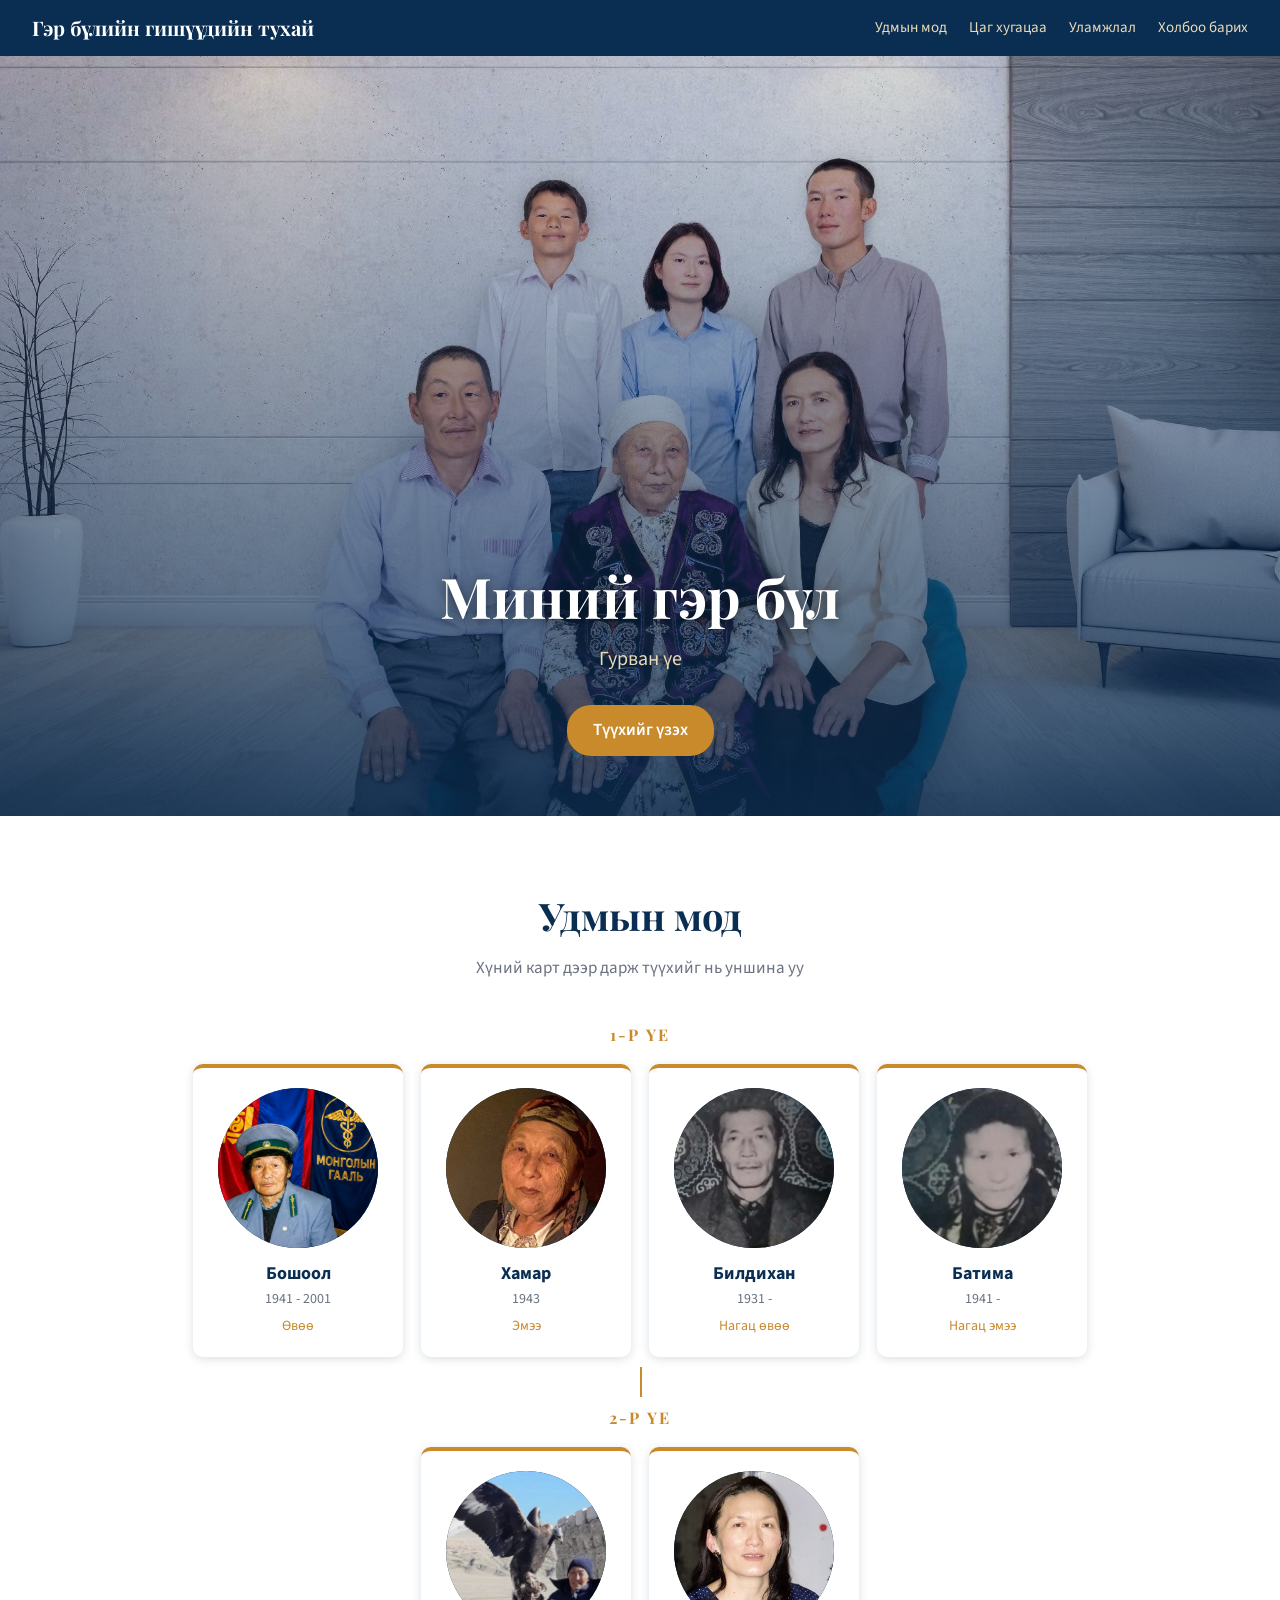
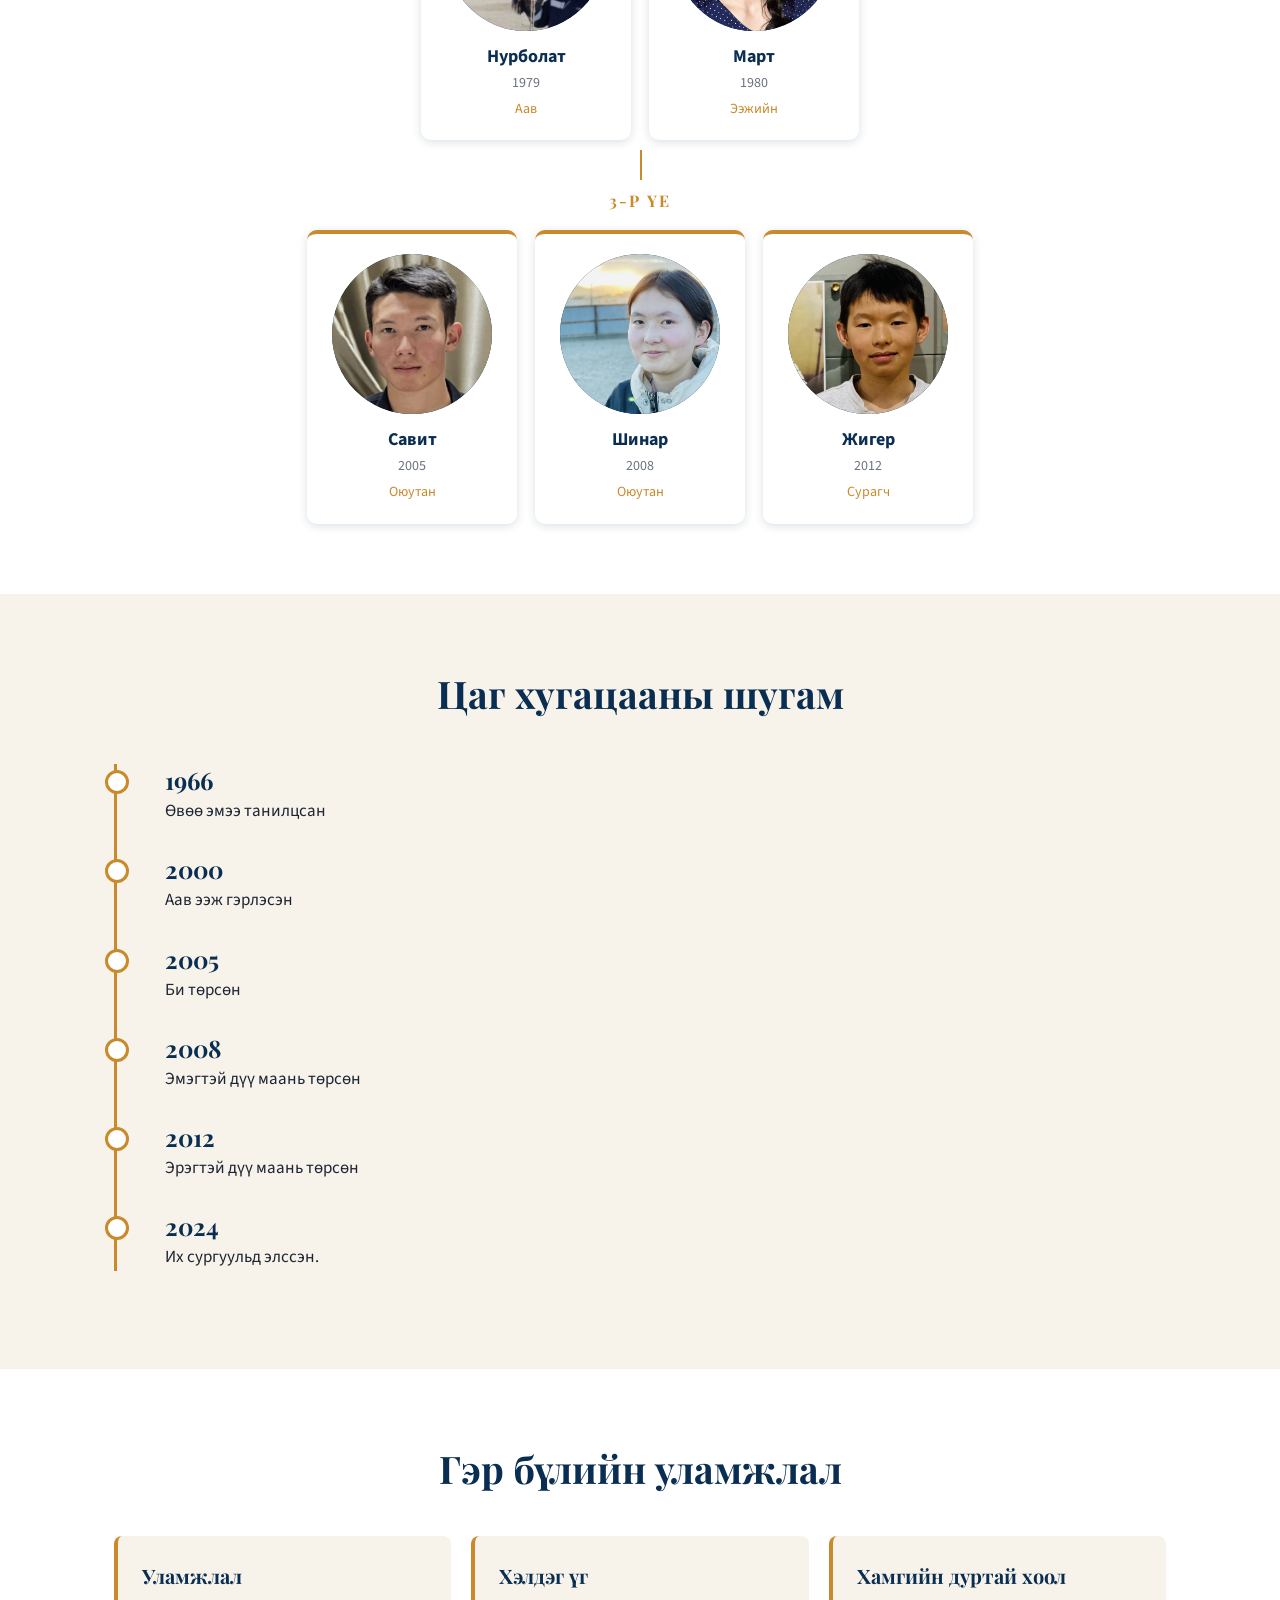
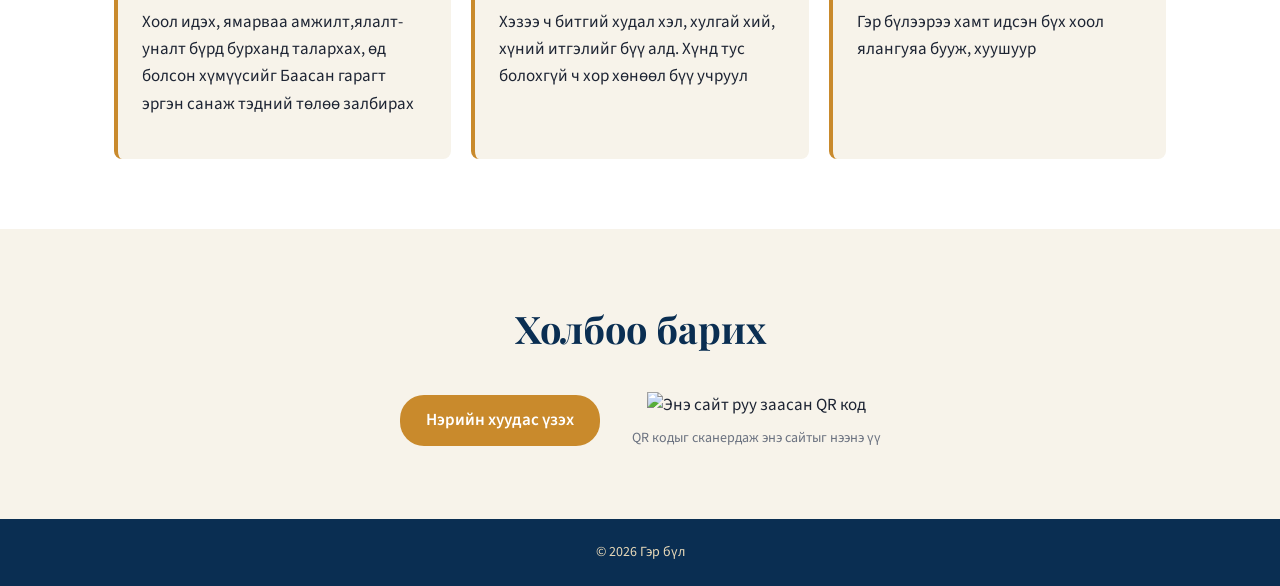
==== index.html @ c1c44192 "amjilttai" ====
<!DOCTYPE html>
<html lang="mn">
<head>
    <meta charset="UTF-8">
    <meta name="viewport" content="width=device-width, initial-scale=1.0">
    <title>Миний гэр бүл</title>
    <link rel="preconnect" href="https://fonts.googleapis.com">
    <link rel="preconnect" href="https://fonts.gstatic.com" crossorigin>
    <link href="https://fonts.googleapis.com/css2?family=Playfair+Display:wght@600;700&family=Source+Sans+3:wght@400;600&display=swap" rel="stylesheet">
    <link rel="stylesheet" href="style.css">
</head>
<body>

    <header class="topbar">
        <a href="#top" class="brand">Гэр бүлийн гишүүдийн тухай</a>
        <nav>
            <a href="#tree">Удмын мод</a>
            <a href="#timeline">Цаг хугацаа</a>
            <a href="#traditions">Уламжлал</a>
            <a href="#contact">Холбоо барих</a>
        </nav>
    </header>

    <section class="hero" id="top">
        <h1>Миний гэр бүл</h1>
        <p>Гурван үе</p>
        <a class="btn" href="#tree">Түүхийг үзэх</a>
    </section>

    <main>
        <section id="tree" class="section">
            <h2>Удмын мод</h2>
            <p class="hint">Хүний карт дээр дарж түүхийг нь уншина уу</p>

            <div class="generation">
                <h3>1-р үе</h3>
                <div class="row">

                    <details class="person">
                        <summary>
                            <img class="avatar" src="images/uvuu.jpg" alt="Uvuu">
                            <strong>Бошоол</strong>
                            <span>1941 - 2001 </span>
                            <em>Өвөө</em>
                        </summary>
                        <p class="story">Миний өвөөг Бошоол гэдэг ба эмээгийн маань ярьж байгаагаар өвөө маань 1941 онд Баян-Өлгий аймгийн Улаанхус сумын Согог багт малчин айлд төрж өссөн хүн юм. Өвөө маань тухайн үеийн 10-жилийг төгсөөд үргэлжүүлэн Улаанбаатар хотын "Багшын техникум"-ыг дүүргэн Завханд 2-3 жил багшилж , дараа нь Байн-Өлгий аймгийн Цагааннуур суманд 2 суманд багшилж байгаад цэрэгт татагдан 1966 оны намар халагдан эмээтэй маань танилцан гэрлээд  базад 10 гаруй жил боловсон хүчин хийж дараа нь одоогоор бидний амьдарч байгаа газар буюу Улаанбайшинтад (Оростой хил газар) 198 оны 3-р сард ирнэ, 10 гаруй жил гаалийн дарга хийн, байцаагч хийж байгаад тэтгэвэрт ч гарч чадаагүй улсад олон жил хүчин зүтгэн намайг төрснөөс өмнө 2001 онд өөд болсон. Өвөөгөө нэр хүндтэй, маш даруу, нөмөр нөөлөгтэй хүн байсныг нь хүндэтгэн санадаг </p>
                    </details>

                    <details class="person">
                        <summary>
                            <img class="avatar" src="images/emee.jpg" alt="emee">
                            <strong>Хамар</strong>
                            <span>1943</span>
                            <em>Эмээ</em>
                        </summary>
                        <p class="story">Миний эмээ 1943 онд Увсын Бөхмөрөн суманд төрж, 1966 онд өвөөтэй маань гэр бүл зохиогоод 1677 оноос эхлэн өлөн гэдэсний цехд ажиллаж байгаад тэтгэвэрт гарсан хүн байгаа юм. Одоогоор бидэнтэй хамт амьдарч, ач зээ нараа асарч, гэрийн минь гол нөмөр нөөлөг болж байна</p>
                    </details>

                    <details class="person">
                        <summary>
                            <img class="avatar" src="images/n.uvuu.jpg" alt="nagats uvuu">
                            <strong>Билдихан</strong>
                            <span>1931 - </span>
                            <em>Нагац өвөө</em>
                        </summary>
                        <p class="story">Нагац өвөө маань 1931 онд төрж, (инженер) мэргэжлээр ажиллаж байгаад намайг өрчлөөн дээр ирэхээс өмнө бурхны оронд очсон. Гэр бүлийнхэн маань түүнийг маш ухаалаг, зарчимч хүн байсан гэж үргэлж дурсдаг.</p>
                    </details>

                    <details class="person">
                        <summary>
                            <img class="avatar" src="images/N.emee.jpg" alt="nagats emee">
                            <strong>Батима</strong>
                            <span>1941 - </span>
                            <em>Нагац эмээ</em>
                        </summary>
                        <p class="story">Нагац эмээ маань 1941 онд төрж, насаараа (багш) мэргэжлээр ажиллаж байсан бөгөөд намайг төрөхөөс өмнө нас барсан. Би түүнийг харж байгаагүй ч ээжийнхээ ярианаас маш ажилч, эелдэг хүн байсныг нь мэдэж авсан.</p>
                    </details>

                </div>
            </div>

            <div class="generation">
                <h3>2-р үе</h3>
                <div class="row">

                    <details class="person">
                        <summary>
                            <img class="avatar" src="images/aav.jpg" alt="aav">
                            <strong>Нурболат</strong>
                            <span>1979</span>
                            <em>Аав</em>
                        </summary>
                        <p class="story">Манай аав алсын хараатай маш ажилсаг, хөдөлмөрч хүн. Гэр бүлээ юугаар ч дутаахгүйн төлөө байгаа бүхнээ зориулж, ядарсан ч тэрийгээ харуулдаггүй маш тэвшээр хатуужилттай хүн юм. Тэр бол миний амьдралын хамгийн том баатар. Түүний ачаар би өдий хүрсэн ба надаас ямар нэгэн сайн тал олж харвал гайхах хэрэггүй. Учир нь би аавын хүү</p>
                    </details>

                    <details class="person">
                        <summary>
                            <img class="avatar" src="images/eej.jpg" alt="eej">
                            <strong>Март</strong>
                            <span>1980</span>
                            <em>Ээжийн</em>
                        </summary>
                        <p class="story">Ээж маань маш уужуу сэтгэлтэй, халамжтай бөгөөд гэрийн минь халуун дулаан уур амьсгалыг бүтээгч. Тэр бүх зүйлийг нарийн анзаарч, биднийг ядарсан үед хамгийн түрүүнд анзаарч, дэмждэг. Амьдралын маш олон өвчин зовлон , хатуу гашууныг үзсэн ч хэзээ ч бууж өгч, шантарч байгаагүй. Ээжийн минь надад өгсөн хүмүүжилийн ачаар би эмэгтэй хүнийг яаж хүндэтгэхийг мэддэг</p>
                    </details>

                </div>
            </div>

            <div class="generation">
                <h3>3-р үе</h3>
                <div class="row">

                    <details class="person">
                        <summary>
                            <img class="avatar" src="images/bi.jpg" alt="bi">
                            <strong>Савит</strong>
                            <span>2005</span>
                            <em>Оюутан</em>
                        </summary>
                        <p class="story">Намайг Савит гэдэг. Бусдаас илүү ч үгүй дутуу ч үгүй жирийн нэг том мөрөөдөлтэй залуу гэж өөрийгөө боддог. Ирээдүйд аав, ээж маань бахархах ахан дүүс маань үлгэр дурайлал авахуйц хүн болохыг хүсдэг. Амьдрал гэх зочид буудалд өөрийн гэсэн байр сууриа олон сайхан амьдаран бусдад их тус хүргэхийг хүсдэг </p>
                    </details>
<details class="person">
                        <summary>
                            <img class="avatar" src="images/ata.jpg" alt="emegtei duu">
                            <strong>Шинар</strong>
                            <span>2008</span>
                            <em>Оюутан</em>
                        </summary>
                        <p class="story">Арвайн дунд ганц буудай, 2 хүүгийн дундах ганц охин дүүг маань Шинар гэдэг. Дүү маань цовоо сэргэлэн, гэрт үргэлж баяр баясгалан бэлэглэж байдаг. Тэр өөрийн гэсэн тодорхой үзэл бодолтой, энэрэнгүй бөгөөд жоохон ичимхий зантай. Түүний инээд, эерэг энерги манай гэрийн уур амьсгалыг цаг үргэлж сэргээдэг</p>
                    </details>

                    <details class="person">
                        <summary>
                            <img class="avatar" src="images/jigu.jpg" alt="eregtei duu">
                            <strong>Жигер</strong>
                            <span>2012</span>
                            <em>Сурагч</em>
                        </summary>
                        <p class="story">Манай гэрийн отгон нь, хамгийн эрх нь ч гэсэн цовоо сэргэлэн, эрч хүчээр дүүрэн залууг Жигер гэдэг. Шинэ зүйлийг маш хурдан сурдаг ба бид хоёр хамтдаа байхдаа хэзээ ч уйдахгүй, сонирхолтой цагийг өнгөрүүлдэг. Манай дүү маш creative ба биднийг үргэлж инээлгэдэг </p>
                    </details>

                    

                </div>
            </div>
        </section>

        <section id="timeline" class="section alt">
            <h2>Цаг хугацааны шугам</h2>
            <ol class="timeline">
                <li>
                    <span class="year">1966</span>
                    <p>Өвөө эмээ танилцсан</p>
                </li>
                <li>
                    <span class="year">2000</span>
                    <p>Аав ээж гэрлэсэн</p>
                </li>
                <li>
                    <span class="year">2005</span>
                    <p>Би төрсөн</p>
                </li>
                <li>
                    <span class="year">2008</span>
                    <p>Эмэгтэй дүү маань төрсөн</p>
                </li>
                <li>
                    <span class="year">2012</span>
                    <p>Эрэгтэй дүү маань төрсөн</p>
                </li>
                <li>
                    <span class="year">2024</span>
                    <p>Их сургуульд элссэн.</p>
                </li>
            </ol>
        </section>


        <section id="traditions" class="section">
            <h2>Гэр бүлийн уламжлал</h2>
            <div class="cards">
                <article class="card">
                    <h3>Уламжлал</h3>
                    <p>Хоол идэх, ямарваа амжилт,ялалт-уналт бүрд бурханд талархах, өд болсон хүмүүсийг Баасан гарагт эргэн санаж тэдний төлөө залбирах</p>
                </article>
                <article class="card">
                    <h3>Хэлдэг үг</h3>
                    <p>Хэзээ ч битгий худал хэл, хулгай хий, хүний итгэлийг бүү алд. Хүнд тус болохгүй ч хор хөнөөл бүү учруул</p>
                </article>
                <article class="card">
                    <h3>Хамгийн дуртай хоол</h3>
                    <p>Гэр бүлээрээ хамт идсэн бүх хоол ялангуяа бууж, хуушуур</p>
                </article>
            </div>
        </section>


        <!-- ================ ХОЛБОО БАРИХ ================ -->
        <section id="contact" class="section alt">
            <h2>Холбоо барих</h2>
            <div class="contact">
                <a class="btn" href="card.html">Нэрийн хуудас үзэх</a>
                <figure>
                    <img src="images/qr.png" alt="Энэ сайт руу заасан QR код" width="140" height="140">
                    <figcaption>QR кодыг сканердаж энэ сайтыг нээнэ үү</figcaption>
                </figure>
            </div>
        </section>

    </main>

    <footer class="footer">
        <p>© 2026 Гэр бүл</p>
    </footer>

</body>
</html>
---- style.css ----
:root {
    --navy: #0a2e52;
    --gold: #c98a2c;
    --cream: #f7f3ea;
    --ink: #1d2433;
}

* { box-sizing: border-box; }

html { scroll-behavior: smooth; }

body {
    margin: 0;
    font-family: 'Source Sans 3', Arial, sans-serif;
    font-size: 17px;
    line-height: 1.6;
    color: var(--ink);
    background: #fff;
}

h1, h2, h3 { font-family: 'Playfair Display', Georgia, serif; margin: 0; }
a { color: var(--navy); }


/* ---------- ДЭЭД ЦЭС ---------- */

.topbar {
    position: sticky;
    top: 0;
    z-index: 5;
    display: flex;
    justify-content: space-between;
    align-items: center;
    flex-wrap: wrap;
    gap: 8px 24px;
    padding: 12px 32px;
    background: var(--navy);
}

.brand {
    color: #fff;
    font-family: 'Playfair Display', Georgia, serif;
    font-size: 20px;
    font-weight: 700;
    text-decoration: none;
}

.topbar nav { display: flex; flex-wrap: wrap; gap: 8px 22px; }
.topbar nav a { color: #e8d9b8; font-size: 15px; text-decoration: none; }
.topbar nav a:hover { color: #fff; }


/* ---------- ТАНИЛЦУУЛГА ---------- */

.hero {
    min-height: 760px;
    display: flex;
    flex-direction: column;
    justify-content: flex-end;
    align-items: center;
    padding: 60px 24px;
    text-align: center;
    color: #fff;
    background:
        linear-gradient(rgba(10, 46, 82, .15), rgba(10, 46, 82, .8)),
        url("images/gerbul.jpg") center 50% / cover no-repeat;
}

.hero h1 {
    font-size: 56px;
    line-height: 1.15;
    text-shadow: 0 2px 12px rgba(0, 0, 0, .5);
}
.hero p { margin: 14px 0 30px; color: #e8d9b8; font-size: 20px; }

.btn {
    display: inline-block;
    padding: 12px 26px;
    border-radius: 24px;
    background: var(--gold);
    color: #fff;
    font-weight: 600;
    text-decoration: none;
}

.btn:hover { background: #b07720; }


/* ---------- ХЭСЭГ ---------- */

.section { padding: 70px 24px; max-width: 1100px; margin: 0 auto; }
.section.alt { max-width: none; background: var(--cream); }
.section.alt > * { max-width: 1052px; margin-left: auto; margin-right: auto; }

.section h2 { margin-bottom: 8px; font-size: 38px; color: var(--navy); text-align: center; }
.hint { margin: 0 0 40px; text-align: center; color: #6b7280; }


/* ---------- УДМЫН МОД ---------- */

.generation { position: relative; text-align: center; }
.generation + .generation { margin-top: 48px; }

.generation + .generation::before {
    content: "";
    position: absolute;
    top: -38px;
    left: 50%;
    width: 2px;
    height: 30px;
    background: var(--gold);
}

.generation h3 { margin-bottom: 16px; font-size: 16px; letter-spacing: 2px; text-transform: uppercase; color: var(--gold); }

.row { display: flex; flex-wrap: wrap; justify-content: center; align-items: flex-start; gap: 18px; }

.person {
    width: 210px;
    padding: 20px 14px;
    border-top: 4px solid var(--gold);
    border-radius: 10px;
    background: #fff;
    box-shadow: 0 2px 10px rgba(10, 46, 82, .15);
    text-align: center;
    transition: transform .2s, box-shadow .2s;
}

.person summary {
    display: flex;
    flex-direction: column;
    align-items: center;
    list-style: none;
    cursor: pointer;
}

.person summary::-webkit-details-marker { display: none; }

.story {
    margin: 14px 0 0;
    padding-top: 12px;
    border-top: 1px solid #e5e7eb;
    font-size: 15px;
    text-align: left;
}

.person:hover { transform: translateY(-5px); box-shadow: 0 8px 20px rgba(10, 46, 82, .25); }

.avatar {
    display: flex;
    align-items: center;
    justify-content: center;
    width: 160px;
    max-width: 100%;
    height: auto;
    aspect-ratio: 1 / 1;
    margin-bottom: 12px;
    border-radius: 50%;
    background: var(--navy);
    color: #e8d9b8;
    font: 700 56px 'Playfair Display', Georgia, serif;
    object-fit: cover;
    object-position: center top;
}

.person strong { font-size: 18px; color: var(--navy); }
.person span { font-size: 14px; color: #6b7280; }
.person em { margin-top: 4px; font-size: 14px; color: var(--gold); font-style: normal; }


/* ---------- ХУГАЦААНЫ ШУГАМ ---------- */

.timeline { margin: 40px auto 0; padding: 0 0 0 24px; list-style: none; border-left: 3px solid var(--gold); }
.timeline li { position: relative; margin-bottom: 28px; padding-left: 24px; }

.timeline li::before {
    content: "";
    position: absolute;
    left: -36px;
    top: 6px;
    width: 18px;
    height: 18px;
    border: 3px solid var(--gold);
    border-radius: 50%;
    background: #fff;
}

.year { display: block; font: 700 24px 'Playfair Display', Georgia, serif; color: var(--navy); }
.timeline p { margin: 2px 0 0; }


/* ---------- УЛАМЖЛАЛ, ХОЛБОО ---------- */

.cards { display: flex; flex-wrap: wrap; gap: 20px; margin-top: 36px; }

.card {
    flex: 1 1 260px;
    padding: 24px;
    border-left: 4px solid var(--gold);
    border-radius: 8px;
    background: var(--cream);
}

.card h3 { margin-bottom: 8px; color: var(--navy); }

.contact { display: flex; flex-wrap: wrap; justify-content: center; align-items: center; gap: 32px; margin-top: 32px; text-align: center; }
.contact figure { margin: 0; }
.contact figcaption { margin-top: 8px; font-size: 14px; color: #6b7280; }

.footer { padding: 22px; text-align: center; background: var(--navy); color: #e8d9b8; font-size: 14px; }
.footer p { margin: 0; }


/* ---------- RESPONSIVE ---------- */

@media (max-width: 768px) {
    .topbar { padding: 10px 18px; justify-content: center; }
    .hero { padding: 70px 20px; }
    .hero h1 { font-size: 38px; }
    .hero p { font-size: 17px; }
    .section { padding: 48px 18px; }
    .section h2 { font-size: 30px; }
    .person { width: calc(50% - 9px); }
}

@media (max-width: 480px) {
    .person { width: 100%; }
    .timeline { padding-left: 18px; }
}
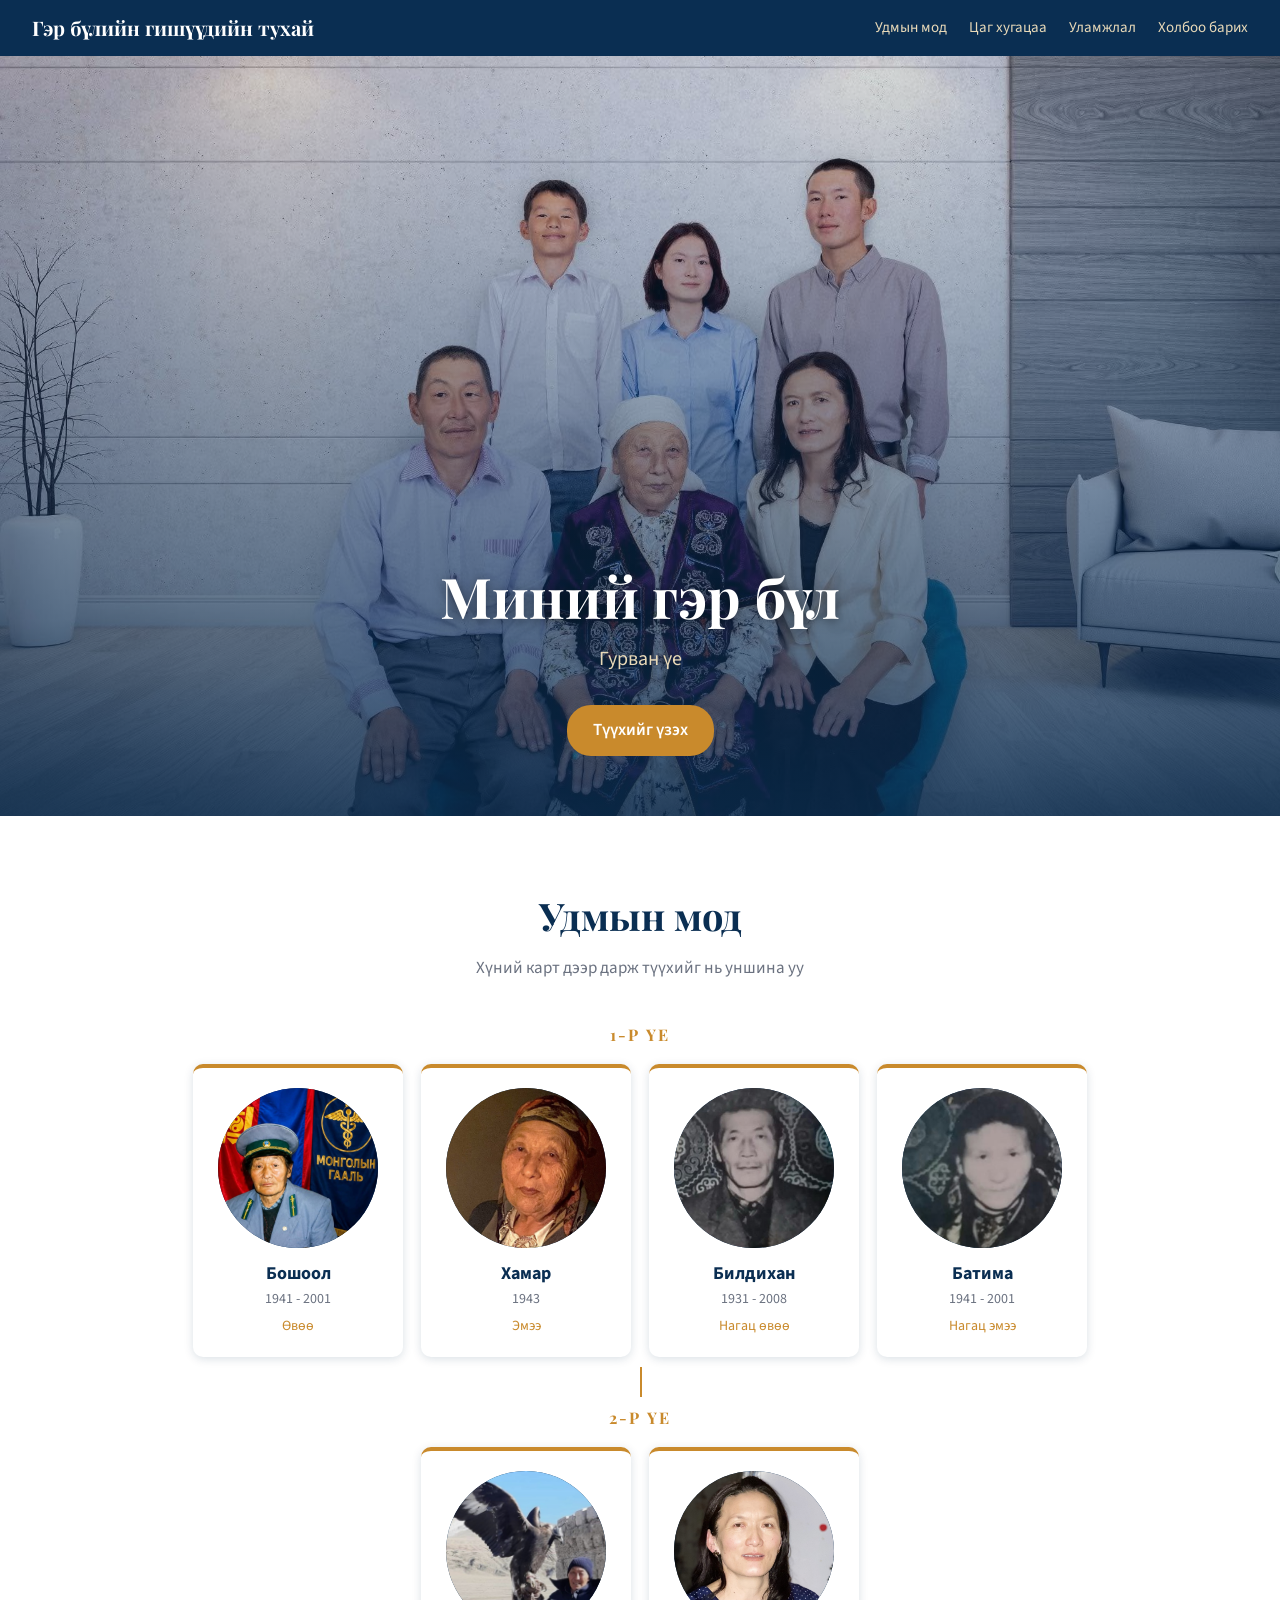
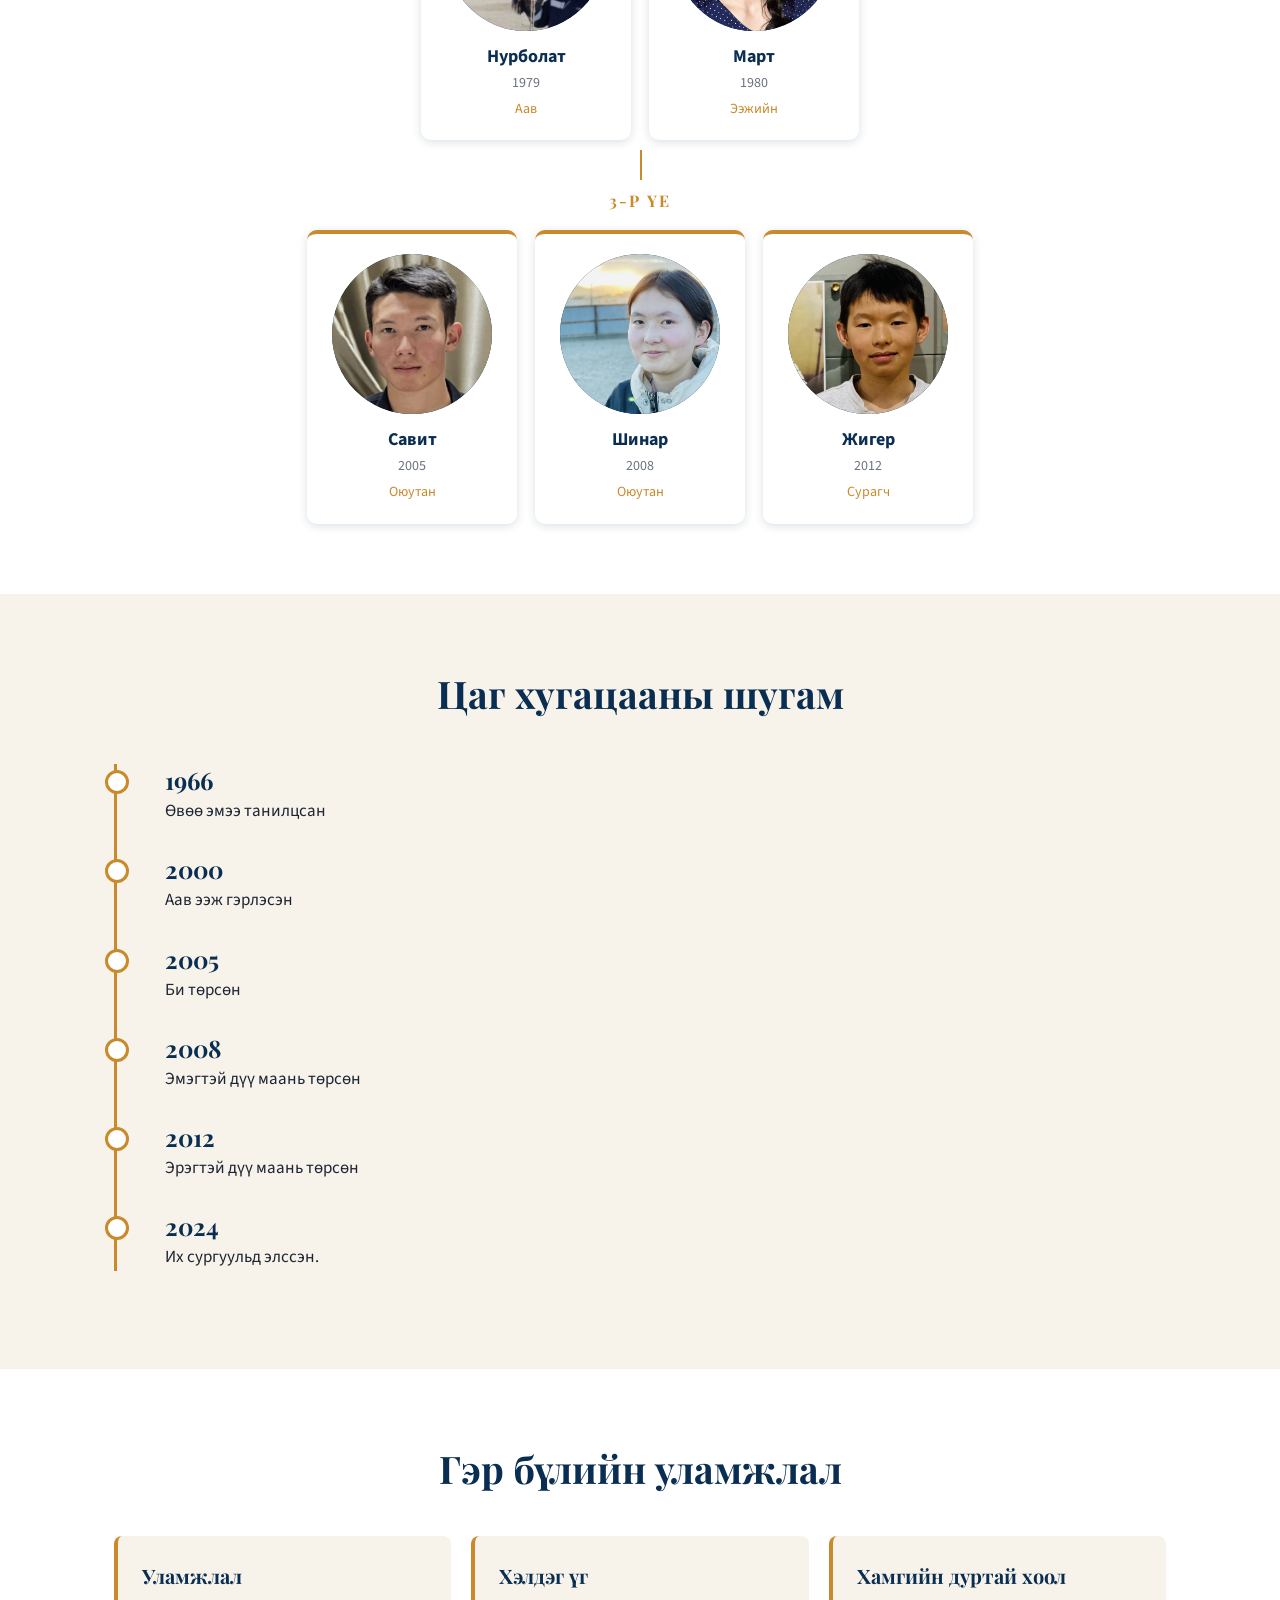
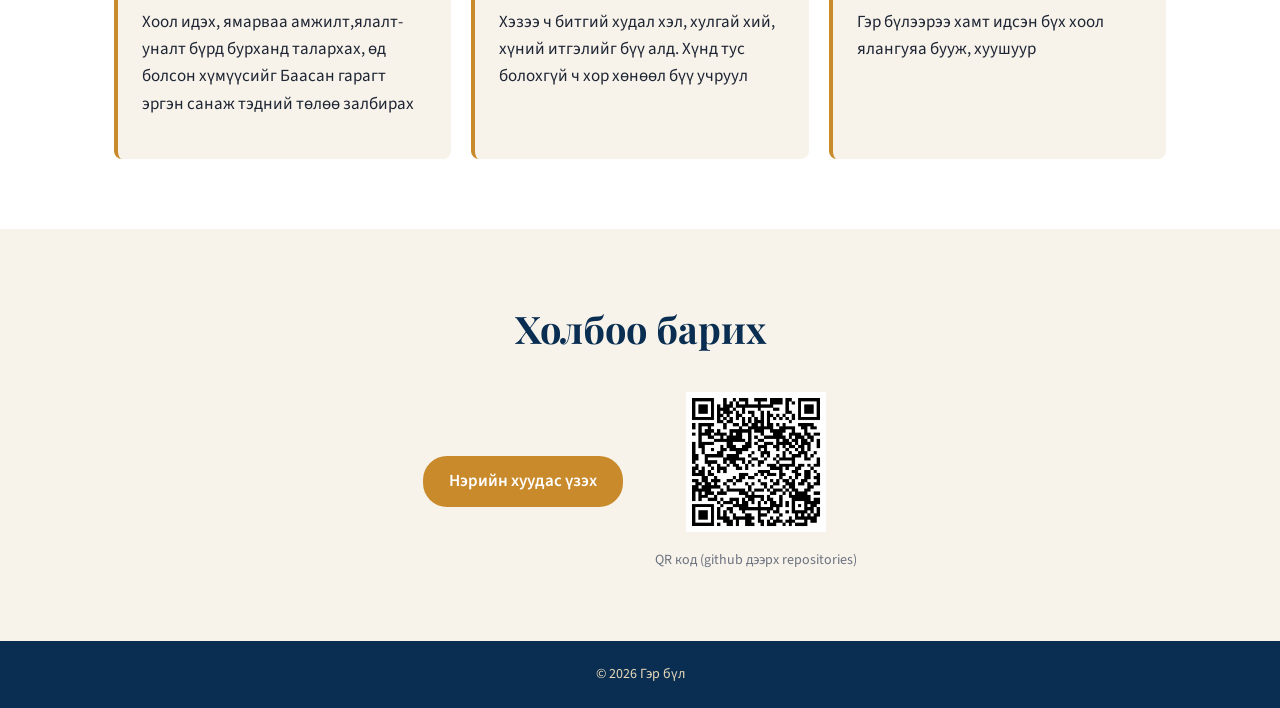
==== commit d48a8850: "Zasav" ====
--- a/index.html
+++ b/index.html
@@ -60,20 +60,20 @@
                         <summary>
                             <img class="avatar" src="images/n.uvuu.jpg" alt="nagats uvuu">
                             <strong>Билдихан</strong>
-                            <span>1931 - </span>
+                            <span>1931 - 2008</span>
                             <em>Нагац өвөө</em>
                         </summary>
-                        <p class="story">Нагац өвөө маань 1931 онд төрж, (инженер) мэргэжлээр ажиллаж байгаад намайг өрчлөөн дээр ирэхээс өмнө бурхны оронд очсон. Гэр бүлийнхэн маань түүнийг маш ухаалаг, зарчимч хүн байсан гэж үргэлж дурсдаг.</p>
+                        <p class="story">Нагац өвөө маань  Билдихан гэдэг ба Увс аймгийн Бөхмөрөн суманд 1931 онд Сабайн 5 дахь хүүхэд болж мэндэлсэн юм. Бага насаа мал маллаж ,байшин барьж, тухайн үеийн агент анчинаар он удаан жил ажиллаж 12 хүүдүүд төрүүлж өсгөсөн өнөр өтгөн гэр бүл юм </p>
                     </details>
 
                     <details class="person">
                         <summary>
                             <img class="avatar" src="images/N.emee.jpg" alt="nagats emee">
                             <strong>Батима</strong>
-                            <span>1941 - </span>
+                            <span>1941 - 2001 </span>
                             <em>Нагац эмээ</em>
                         </summary>
-                        <p class="story">Нагац эмээ маань 1941 онд төрж, насаараа (багш) мэргэжлээр ажиллаж байсан бөгөөд намайг төрөхөөс өмнө нас барсан. Би түүнийг харж байгаагүй ч ээжийнхээ ярианаас маш ажилч, эелдэг хүн байсныг нь мэдэж авсан.</p>
+                        <p class="story">Нагац эмээ маань Баян-Өлгий аймгийн Ногооннуур суманд 1941 онд мэндэлсэн ба 12 хүүдүүд төрүүлж өсгөсөн цайлган сэтгэлтэй маш даруухан зантай хүн байжээ</p>
                     </details>
 
                 </div>
@@ -195,14 +195,13 @@
         </section>
 
 
-        <!-- ================ ХОЛБОО БАРИХ ================ -->
         <section id="contact" class="section alt">
             <h2>Холбоо барих</h2>
             <div class="contact">
                 <a class="btn" href="card.html">Нэрийн хуудас үзэх</a>
                 <figure>
-                    <img src="images/qr.png" alt="Энэ сайт руу заасан QR код" width="140" height="140">
-                    <figcaption>QR кодыг сканердаж энэ сайтыг нээнэ үү</figcaption>
+                    <img src="images/qr.png" alt="Нэрийн хуудас руу заасан QR код" width="140" height="140">
+                    <figcaption>QR код (github дээрх repositories)</figcaption>
                 </figure>
             </div>
         </section>
--- a/style.css
+++ b/style.css
@@ -22,7 +22,6 @@
 a { color: var(--navy); }
 
 
-/* ---------- ДЭЭД ЦЭС ---------- */
 
 .topbar {
     position: sticky;
@@ -49,8 +48,6 @@
 .topbar nav a { color: #e8d9b8; font-size: 15px; text-decoration: none; }
 .topbar nav a:hover { color: #fff; }
 
-
-/* ---------- ТАНИЛЦУУЛГА ---------- */
 
 .hero {
     min-height: 760px;
@@ -86,7 +83,6 @@
 .btn:hover { background: #b07720; }
 
 
-/* ---------- ХЭСЭГ ---------- */
 
 .section { padding: 70px 24px; max-width: 1100px; margin: 0 auto; }
 .section.alt { max-width: none; background: var(--cream); }
@@ -96,7 +92,6 @@
 .hint { margin: 0 0 40px; text-align: center; color: #6b7280; }
 
 
-/* ---------- УДМЫН МОД ---------- */
 
 .generation { position: relative; text-align: center; }
 .generation + .generation { margin-top: 48px; }
@@ -168,7 +163,6 @@
 .person em { margin-top: 4px; font-size: 14px; color: var(--gold); font-style: normal; }
 
 
-/* ---------- ХУГАЦААНЫ ШУГАМ ---------- */
 
 .timeline { margin: 40px auto 0; padding: 0 0 0 24px; list-style: none; border-left: 3px solid var(--gold); }
 .timeline li { position: relative; margin-bottom: 28px; padding-left: 24px; }
@@ -189,7 +183,6 @@
 .timeline p { margin: 2px 0 0; }
 
 
-/* ---------- УЛАМЖЛАЛ, ХОЛБОО ---------- */
 
 .cards { display: flex; flex-wrap: wrap; gap: 20px; margin-top: 36px; }
 
@@ -211,7 +204,6 @@
 .footer p { margin: 0; }
 
 
-/* ---------- RESPONSIVE ---------- */
 
 @media (max-width: 768px) {
     .topbar { padding: 10px 18px; justify-content: center; }
